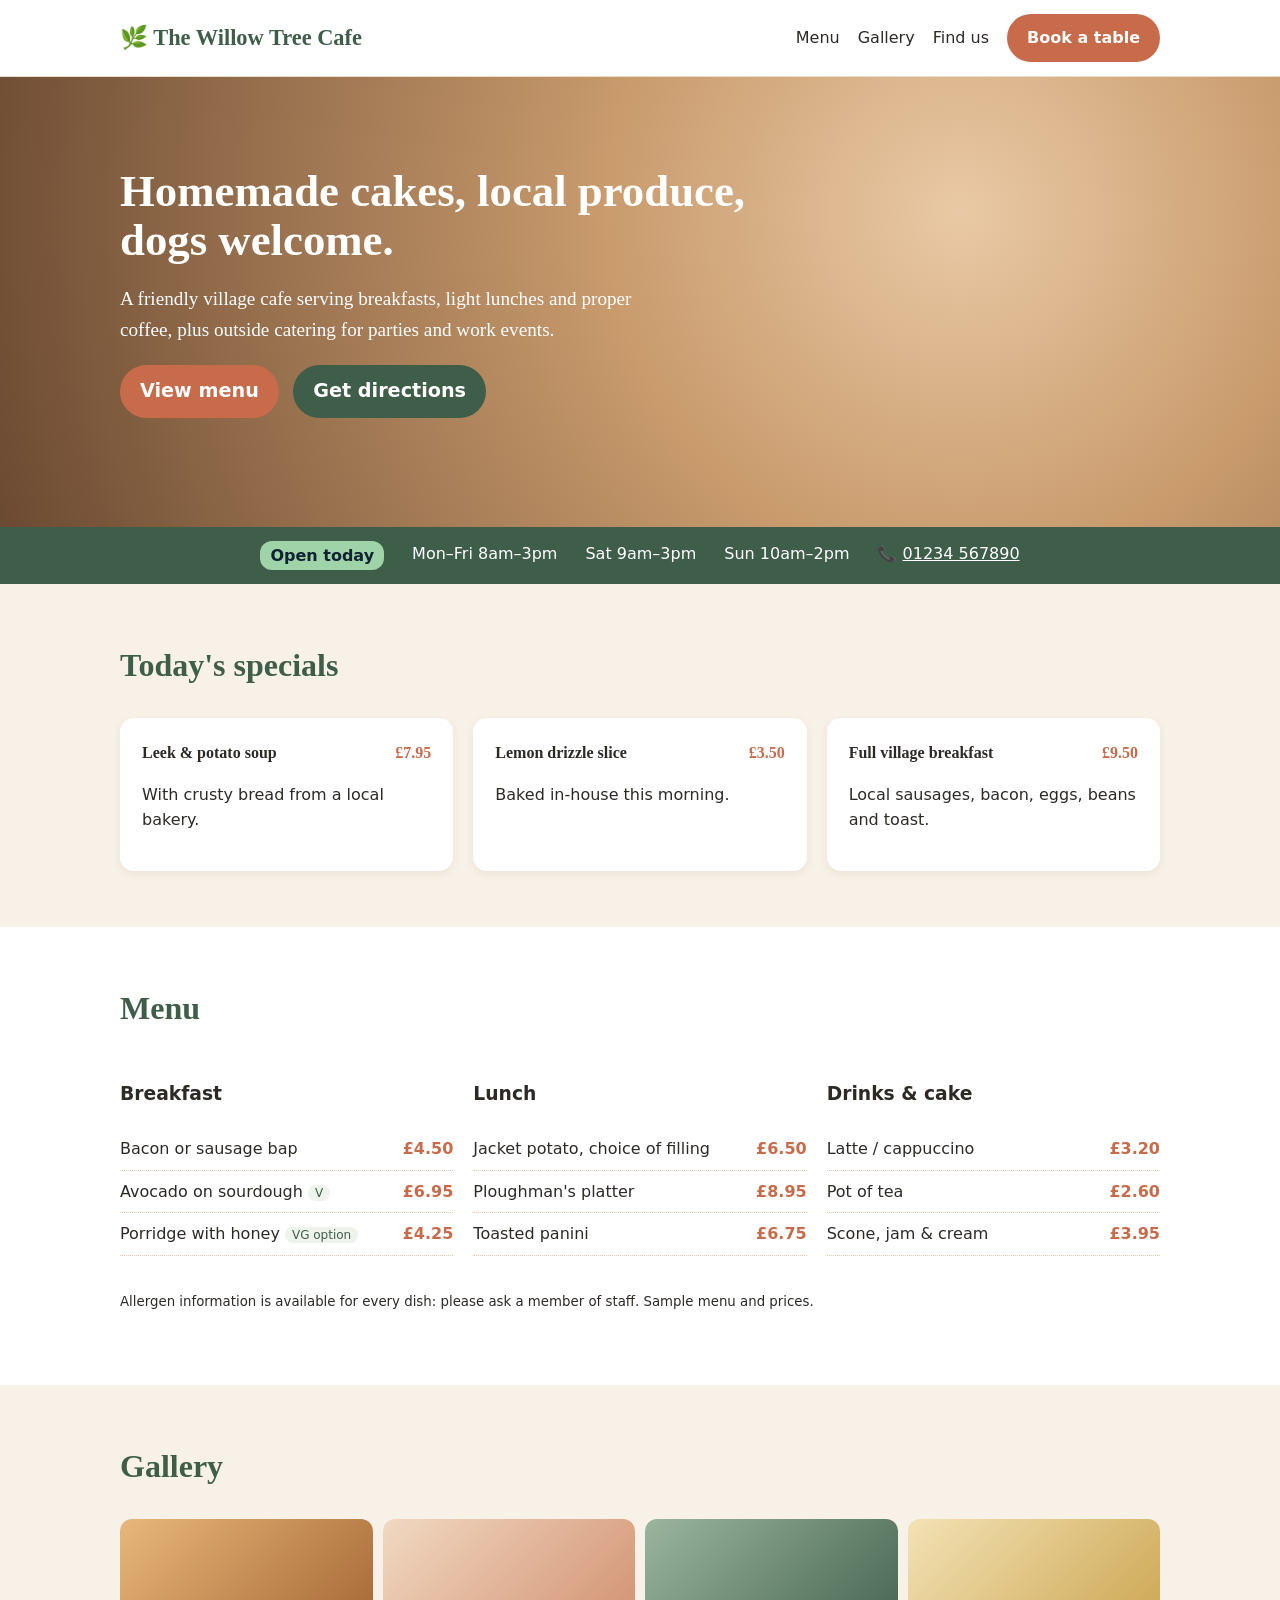
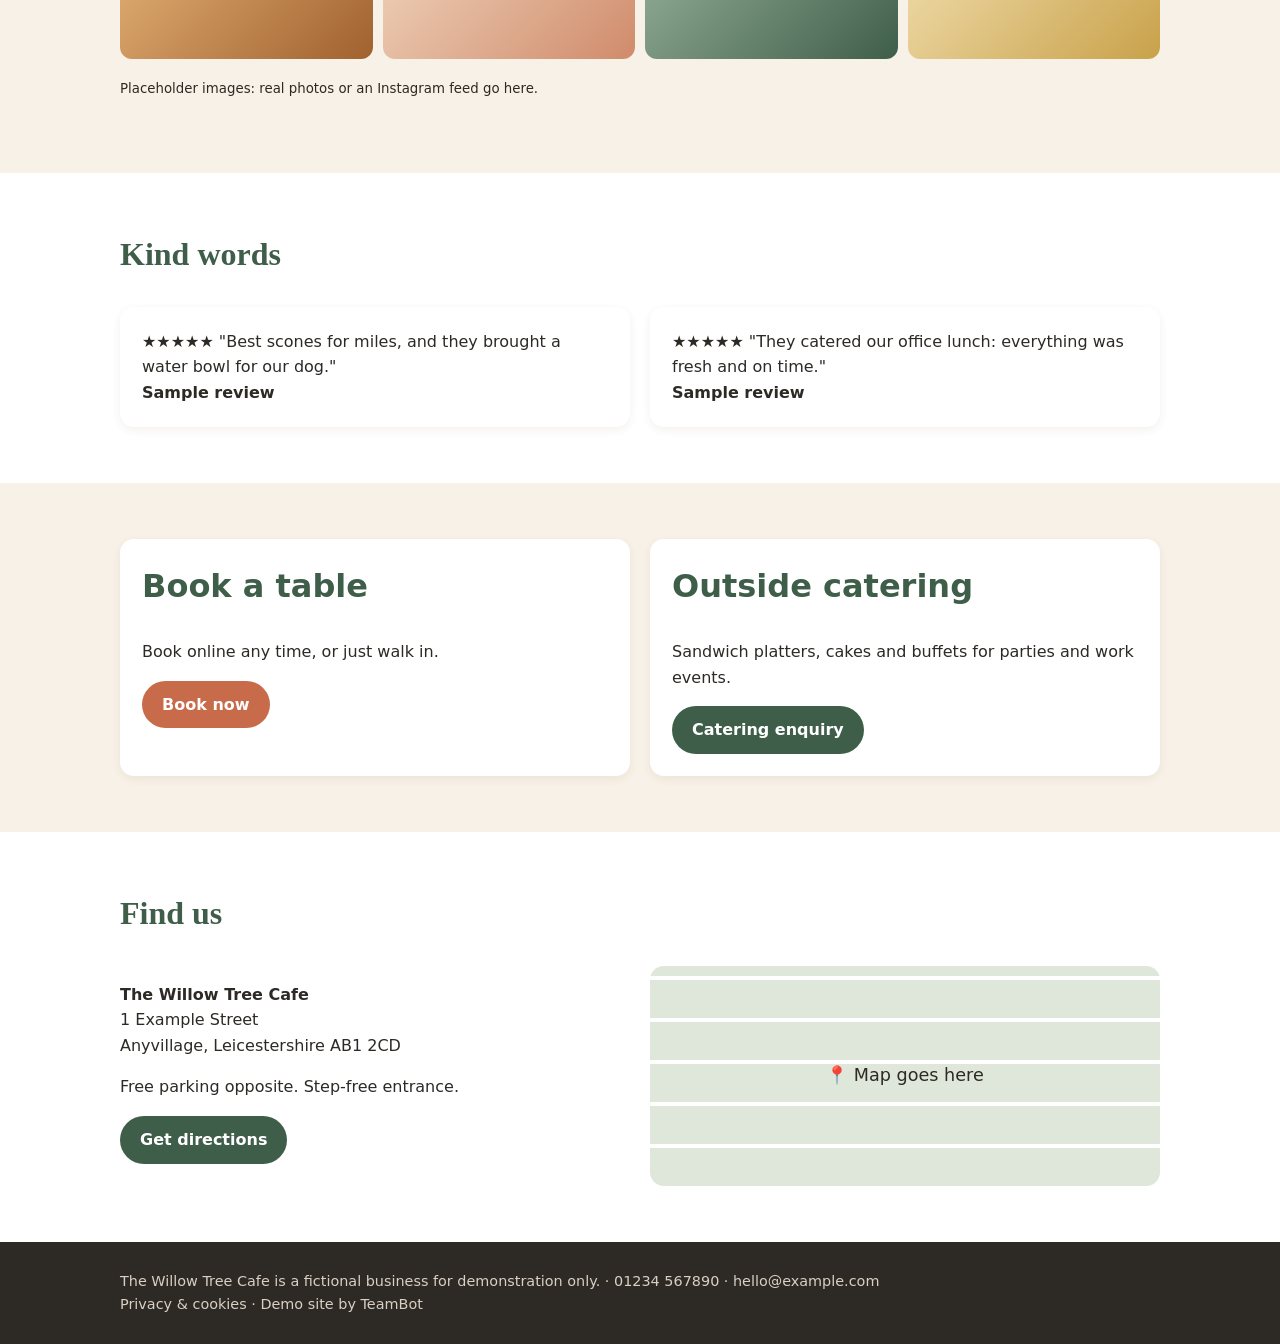
==== cafe/index.html @ 9a7b1731 "Add demo sites" ====
<!DOCTYPE html><html lang="en-GB"><head><meta charset="utf-8"><meta name="viewport" content="width=device-width,initial-scale=1">
<title>The Willow Tree Cafe (demo) | Village cafe</title>
<style>
:root{--g:#3f5e4a;--c:#f8f1e7;--t:#c86b4a}*{box-sizing:border-box}body{margin:0;font-family:Georgia,'Times New Roman',serif;color:#2d2a26;background:var(--c);line-height:1.6}
.s{font-family:system-ui,Segoe UI,Arial,sans-serif}.w{max-width:1080px;margin:auto;padding:0 20px}
header{background:#fff;border-bottom:1px solid #e8dccb}header .w{display:flex;justify-content:space-between;align-items:center;padding:14px 20px}
.logo{font-size:1.4rem;color:var(--g);font-weight:700}nav a{margin-left:18px;color:#2d2a26;text-decoration:none}
.btn{display:inline-block;background:var(--t);color:#fff;padding:11px 20px;border-radius:30px;text-decoration:none;font-family:system-ui,Arial,sans-serif;font-weight:600}.btn2{background:var(--g)}
.hero{background:radial-gradient(circle at 75% 30%,#e9c9a5 0,#c99b6d 35%,#6b4a32 100%);color:#fff;padding:90px 0}.hero h1{font-size:2.8rem;margin:0;line-height:1.1}.hero p{font-size:1.2rem;max-width:560px}
.hours{background:var(--g);color:#fff}.hours .w{display:flex;flex-wrap:wrap;gap:8px 28px;padding:14px 20px;justify-content:center}
.open{background:#9fd3a8;color:#123;padding:2px 10px;border-radius:12px;font-weight:700}
section{padding:56px 0}h2{color:var(--g);font-size:2rem;margin-top:0}.grid{display:grid;grid-template-columns:repeat(auto-fit,minmax(230px,1fr));gap:20px}
.card{background:#fff;border-radius:14px;padding:22px;box-shadow:0 3px 10px rgba(80,50,20,.07)}.price{float:right;color:var(--t);font-weight:700}
.menu li{list-style:none;border-bottom:1px dotted #d8c8b4;padding:8px 0}.menu ul{padding:0}.tag{font-size:.75rem;background:#eef3ec;color:var(--g);padding:1px 7px;border-radius:8px}
.gal{display:grid;grid-template-columns:repeat(auto-fit,minmax(150px,1fr));gap:10px}.gal div{height:140px;border-radius:12px}
.p1{background:linear-gradient(135deg,#e8b77a,#a0612f)}.p2{background:linear-gradient(135deg,#f1d9c2,#d08b6b)}.p3{background:linear-gradient(135deg,#9bb59f,#3f5e4a)}.p4{background:linear-gradient(135deg,#f3e2b5,#c9a14a)}
.map{height:220px;border-radius:14px;background:repeating-linear-gradient(0deg,#dfe7da,#dfe7da 38px,#fff 38px,#fff 42px),#dfe7da;display:flex;align-items:center;justify-content:center;font-size:1.1rem}
footer{background:#2d2a26;color:#d9cfc2;padding:28px 0;font-size:.9rem}
@media(max-width:720px){nav{display:none}.hero h1{font-size:2rem}}
</style></head><body>
<header><div class="w"><div class="logo">🌿 The Willow Tree Cafe</div><nav class="s"><a href="#menu">Menu</a><a href="#gallery">Gallery</a><a href="#find">Find us</a><a class="btn" href="#book">Book a table</a></nav></div></header>
<div class="hero"><div class="w"><h1>Homemade cakes, local produce,<br>dogs welcome.</h1><p>A friendly village cafe serving breakfasts, light lunches and proper coffee, plus outside catering for parties and work events.</p><p><a class="btn" href="#menu">View menu</a> &nbsp; <a class="btn btn2" href="#find">Get directions</a></p></div></div>
<div class="hours s"><div class="w"><span class="open">Open today</span><span>Mon–Fri 8am–3pm</span><span>Sat 9am–3pm</span><span>Sun 10am–2pm</span><span>📞 <a style="color:#fff" href="tel:01234567890">01234 567890</a></span></div></div>
<section><div class="w"><h2>Today's specials</h2><div class="grid">
<div class="card"><span class="price">£7.95</span><b>Leek &amp; potato soup</b><p class="s">With crusty bread from a local bakery.</p></div>
<div class="card"><span class="price">£3.50</span><b>Lemon drizzle slice</b><p class="s">Baked in-house this morning.</p></div>
<div class="card"><span class="price">£9.50</span><b>Full village breakfast</b><p class="s">Local sausages, bacon, eggs, beans and toast.</p></div></div></div></section>
<section id="menu" style="background:#fff"><div class="w"><h2>Menu</h2><div class="grid menu s">
<div><h3>Breakfast</h3><ul><li>Bacon or sausage bap <span class="price">£4.50</span></li><li>Avocado on sourdough <span class="tag">V</span> <span class="price">£6.95</span></li><li>Porridge with honey <span class="tag">VG option</span> <span class="price">£4.25</span></li></ul></div>
<div><h3>Lunch</h3><ul><li>Jacket potato, choice of filling <span class="price">£6.50</span></li><li>Ploughman's platter <span class="price">£8.95</span></li><li>Toasted panini <span class="price">£6.75</span></li></ul></div>
<div><h3>Drinks &amp; cake</h3><ul><li>Latte / cappuccino <span class="price">£3.20</span></li><li>Pot of tea <span class="price">£2.60</span></li><li>Scone, jam &amp; cream <span class="price">£3.95</span></li></ul></div></div>
<p class="s"><small>Allergen information is available for every dish: please ask a member of staff. Sample menu and prices.</small></p></div></section>
<section id="gallery"><div class="w"><h2>Gallery</h2><div class="gal"><div class="p1"></div><div class="p2"></div><div class="p3"></div><div class="p4"></div></div><p class="s"><small>Placeholder images: real photos or an Instagram feed go here.</small></p></div></section>
<section style="background:#fff"><div class="w"><h2>Kind words</h2><div class="grid s">
<div class="card">★★★★★ "Best scones for miles, and they brought a water bowl for our dog." <br><b>Sample review</b></div>
<div class="card">★★★★★ "They catered our office lunch: everything was fresh and on time." <br><b>Sample review</b></div></div></div></section>
<section id="book"><div class="w"><div class="grid">
<div class="card s"><h2>Book a table</h2><p>Book online any time, or just walk in.</p><a class="btn" href="#book" onclick="alert('Demo only: a booking widget would go here.')">Book now</a></div>
<div class="card s"><h2>Outside catering</h2><p>Sandwich platters, cakes and buffets for parties and work events.</p><a class="btn btn2" href="mailto:hello@example.com">Catering enquiry</a></div></div></div></section>
<section id="find" style="background:#fff"><div class="w"><h2>Find us</h2><div class="grid"><div class="s"><p><b>The Willow Tree Cafe</b><br>1 Example Street<br>Anyvillage, Leicestershire AB1 2CD</p><p>Free parking opposite. Step-free entrance.</p><a class="btn btn2" href="#find">Get directions</a></div><div class="map s">📍 Map goes here</div></div></div></section>
<footer class="s"><div class="w">The Willow Tree Cafe is a fictional business for demonstration only. · 01234 567890 · hello@example.com<br>Privacy &amp; cookies · Demo site by TeamBot</div></footer>
</body></html>
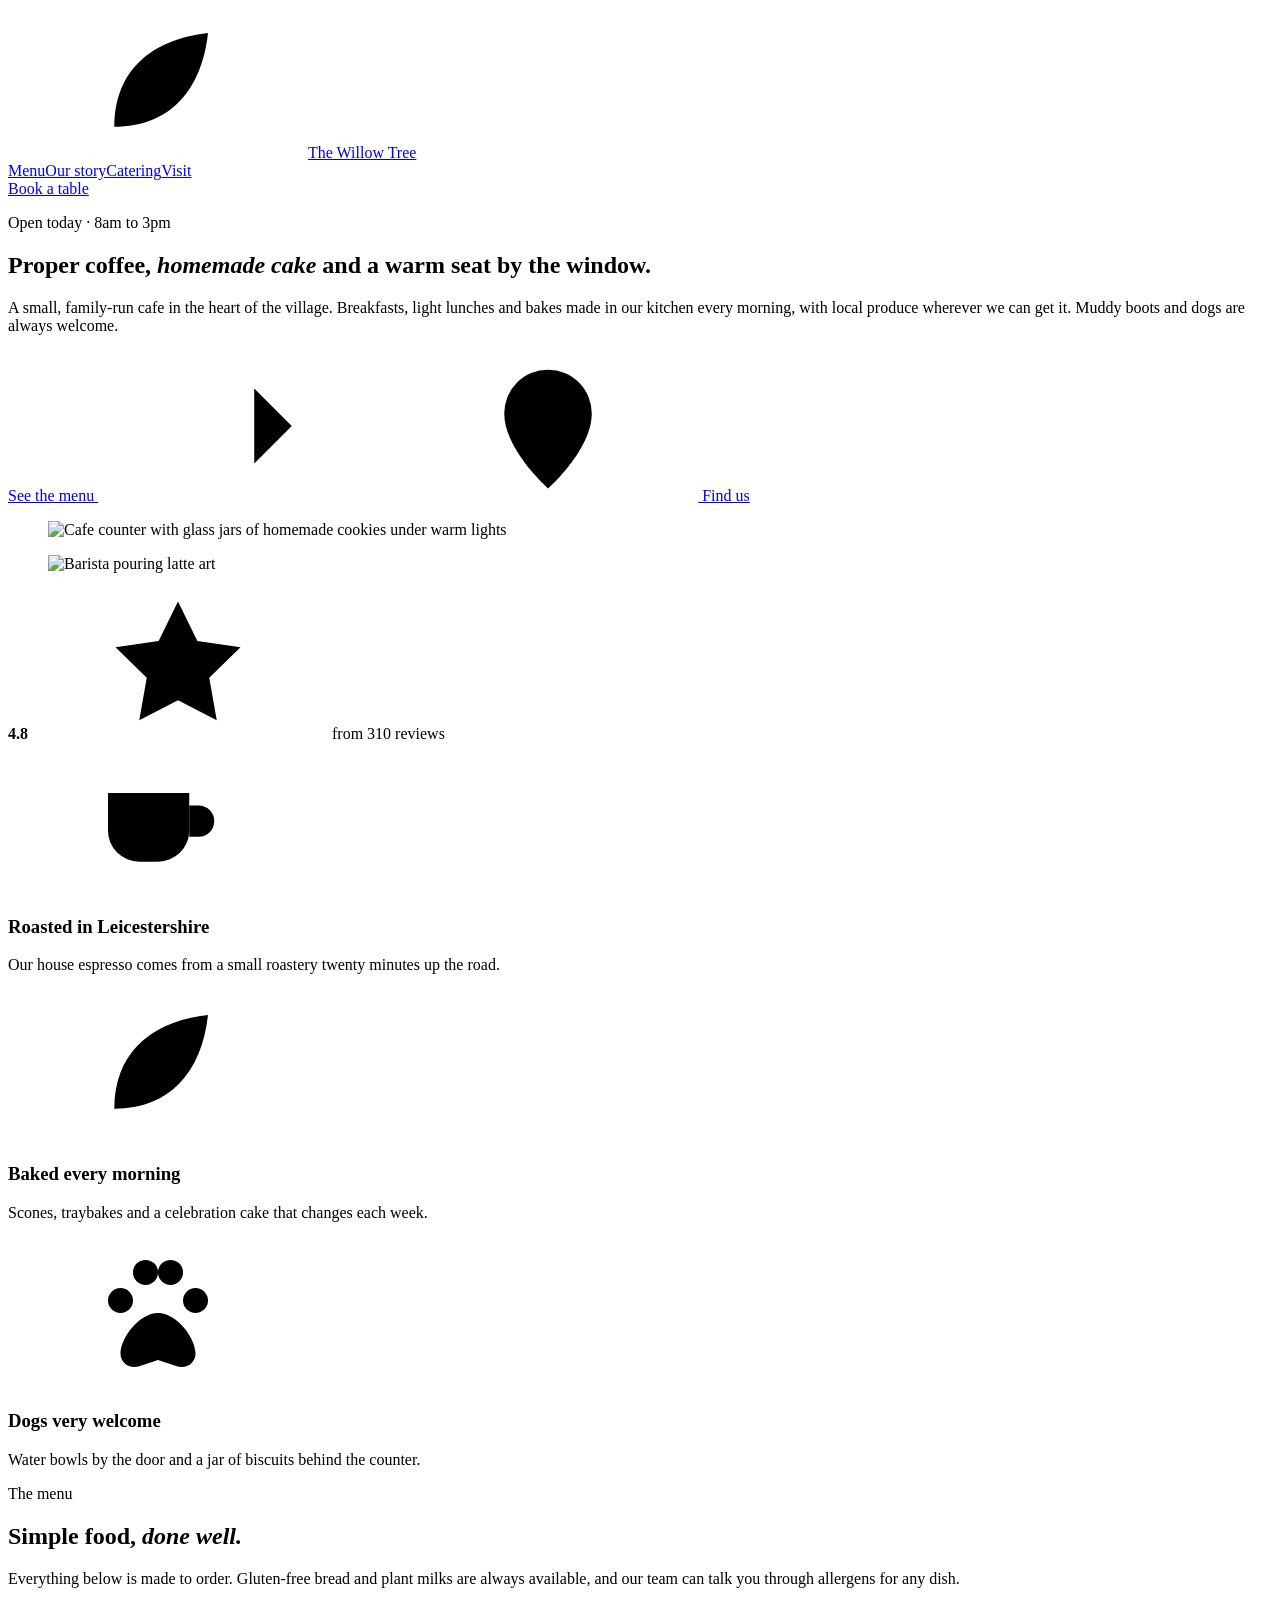
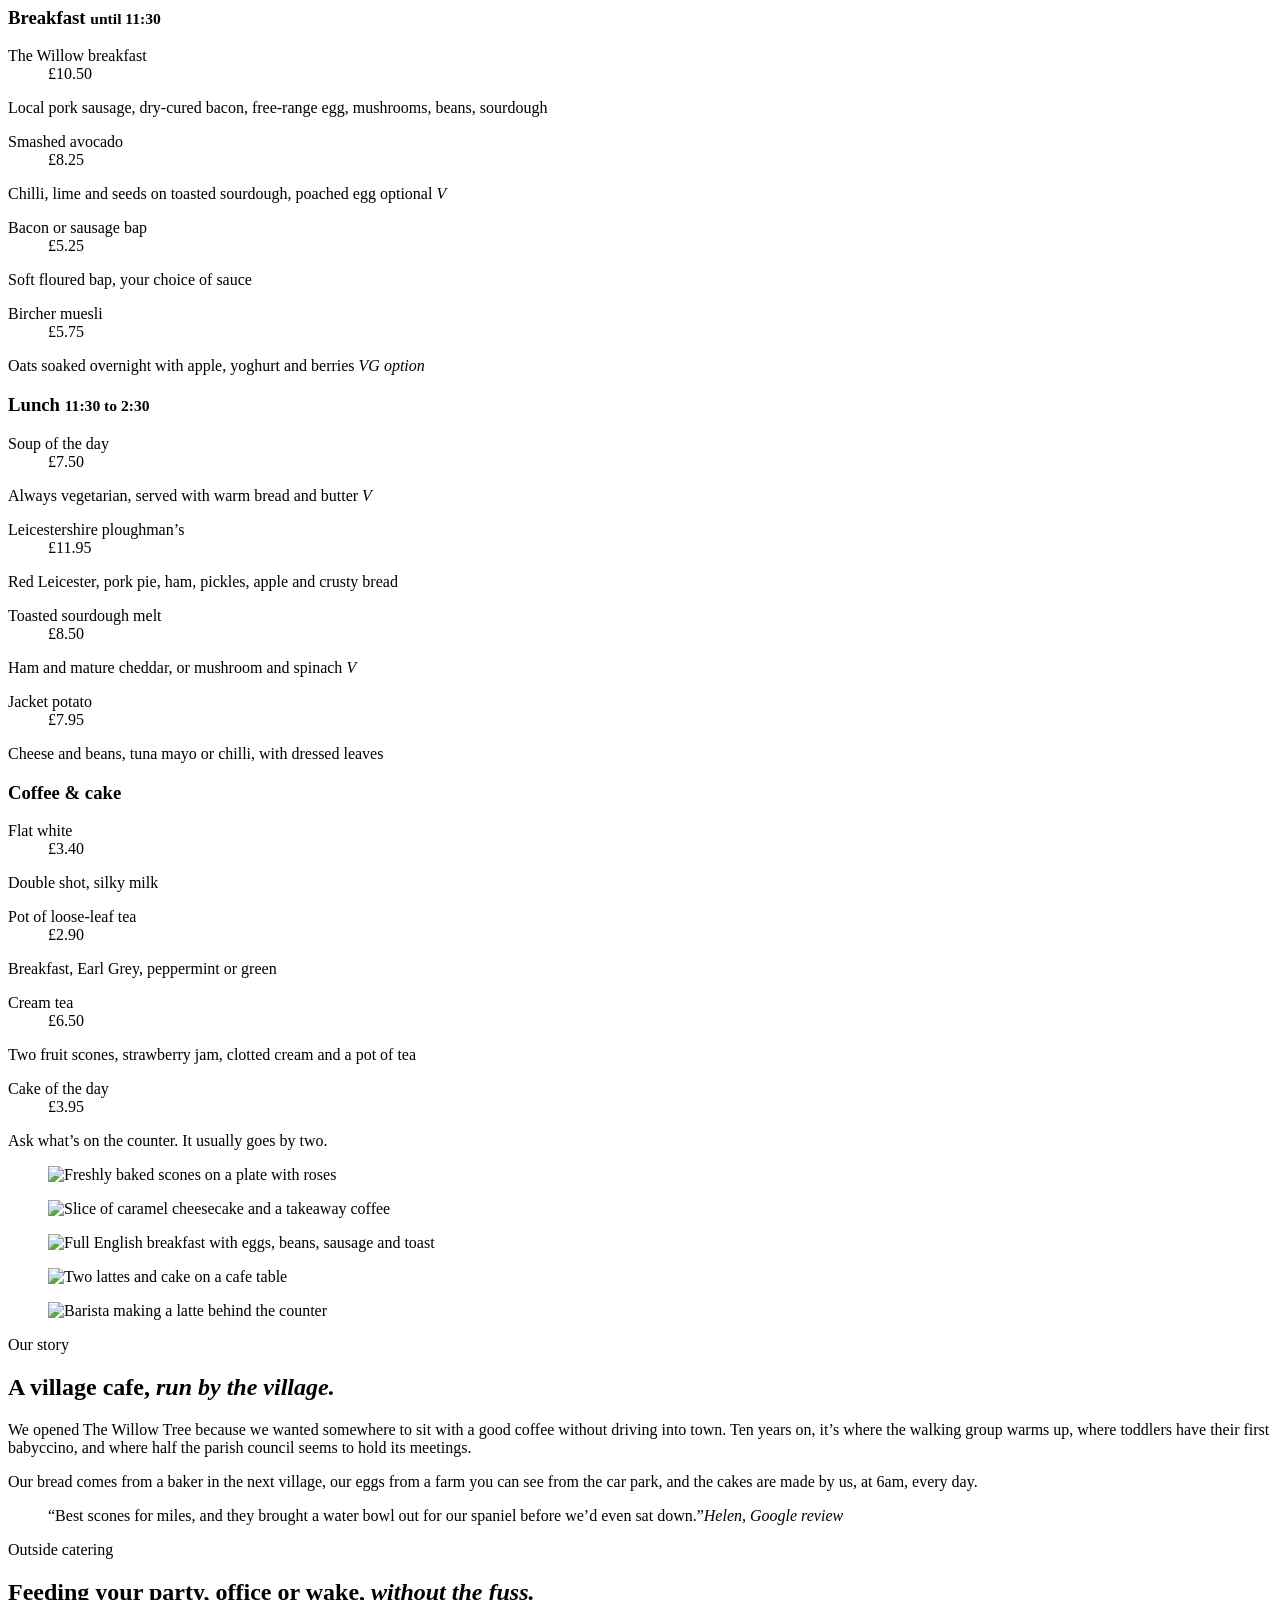
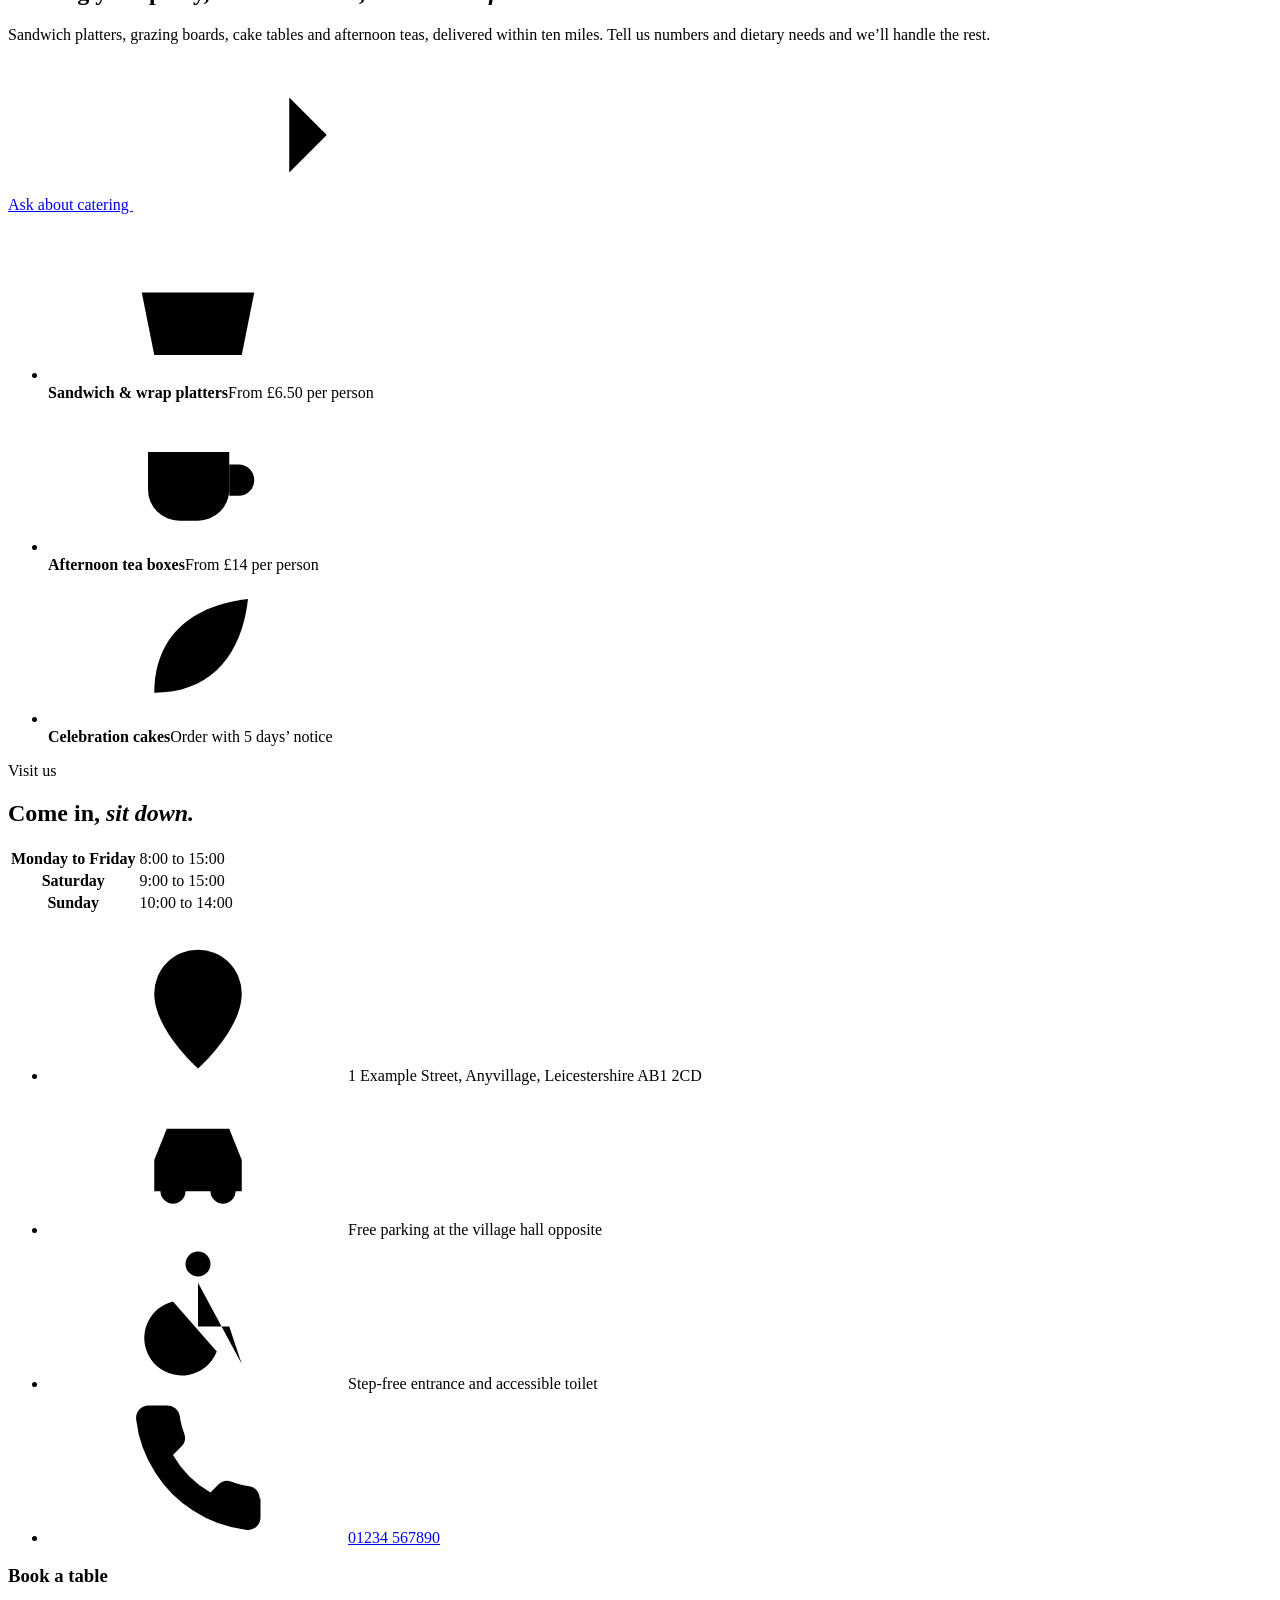
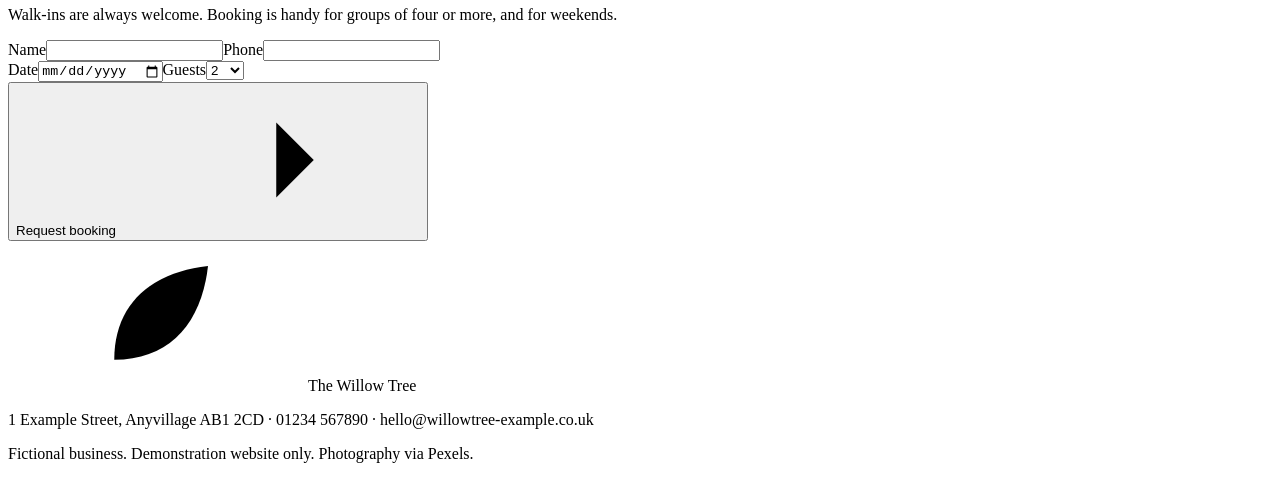
==== commit d9c1c65c: "Premium demo rebuild" ====
--- a/cafe/index.html
+++ b/cafe/index.html
@@ -1,42 +1,172 @@
-<!DOCTYPE html><html lang="en-GB"><head><meta charset="utf-8"><meta name="viewport" content="width=device-width,initial-scale=1">
-<title>The Willow Tree Cafe (demo) | Village cafe</title>
-<style>
-:root{--g:#3f5e4a;--c:#f8f1e7;--t:#c86b4a}*{box-sizing:border-box}body{margin:0;font-family:Georgia,'Times New Roman',serif;color:#2d2a26;background:var(--c);line-height:1.6}
-.s{font-family:system-ui,Segoe UI,Arial,sans-serif}.w{max-width:1080px;margin:auto;padding:0 20px}
-header{background:#fff;border-bottom:1px solid #e8dccb}header .w{display:flex;justify-content:space-between;align-items:center;padding:14px 20px}
-.logo{font-size:1.4rem;color:var(--g);font-weight:700}nav a{margin-left:18px;color:#2d2a26;text-decoration:none}
-.btn{display:inline-block;background:var(--t);color:#fff;padding:11px 20px;border-radius:30px;text-decoration:none;font-family:system-ui,Arial,sans-serif;font-weight:600}.btn2{background:var(--g)}
-.hero{background:radial-gradient(circle at 75% 30%,#e9c9a5 0,#c99b6d 35%,#6b4a32 100%);color:#fff;padding:90px 0}.hero h1{font-size:2.8rem;margin:0;line-height:1.1}.hero p{font-size:1.2rem;max-width:560px}
-.hours{background:var(--g);color:#fff}.hours .w{display:flex;flex-wrap:wrap;gap:8px 28px;padding:14px 20px;justify-content:center}
-.open{background:#9fd3a8;color:#123;padding:2px 10px;border-radius:12px;font-weight:700}
-section{padding:56px 0}h2{color:var(--g);font-size:2rem;margin-top:0}.grid{display:grid;grid-template-columns:repeat(auto-fit,minmax(230px,1fr));gap:20px}
-.card{background:#fff;border-radius:14px;padding:22px;box-shadow:0 3px 10px rgba(80,50,20,.07)}.price{float:right;color:var(--t);font-weight:700}
-.menu li{list-style:none;border-bottom:1px dotted #d8c8b4;padding:8px 0}.menu ul{padding:0}.tag{font-size:.75rem;background:#eef3ec;color:var(--g);padding:1px 7px;border-radius:8px}
-.gal{display:grid;grid-template-columns:repeat(auto-fit,minmax(150px,1fr));gap:10px}.gal div{height:140px;border-radius:12px}
-.p1{background:linear-gradient(135deg,#e8b77a,#a0612f)}.p2{background:linear-gradient(135deg,#f1d9c2,#d08b6b)}.p3{background:linear-gradient(135deg,#9bb59f,#3f5e4a)}.p4{background:linear-gradient(135deg,#f3e2b5,#c9a14a)}
-.map{height:220px;border-radius:14px;background:repeating-linear-gradient(0deg,#dfe7da,#dfe7da 38px,#fff 38px,#fff 42px),#dfe7da;display:flex;align-items:center;justify-content:center;font-size:1.1rem}
-footer{background:#2d2a26;color:#d9cfc2;padding:28px 0;font-size:.9rem}
-@media(max-width:720px){nav{display:none}.hero h1{font-size:2rem}}
-</style></head><body>
-<header><div class="w"><div class="logo">🌿 The Willow Tree Cafe</div><nav class="s"><a href="#menu">Menu</a><a href="#gallery">Gallery</a><a href="#find">Find us</a><a class="btn" href="#book">Book a table</a></nav></div></header>
-<div class="hero"><div class="w"><h1>Homemade cakes, local produce,<br>dogs welcome.</h1><p>A friendly village cafe serving breakfasts, light lunches and proper coffee, plus outside catering for parties and work events.</p><p><a class="btn" href="#menu">View menu</a> &nbsp; <a class="btn btn2" href="#find">Get directions</a></p></div></div>
-<div class="hours s"><div class="w"><span class="open">Open today</span><span>Mon–Fri 8am–3pm</span><span>Sat 9am–3pm</span><span>Sun 10am–2pm</span><span>📞 <a style="color:#fff" href="tel:01234567890">01234 567890</a></span></div></div>
-<section><div class="w"><h2>Today's specials</h2><div class="grid">
-<div class="card"><span class="price">£7.95</span><b>Leek &amp; potato soup</b><p class="s">With crusty bread from a local bakery.</p></div>
-<div class="card"><span class="price">£3.50</span><b>Lemon drizzle slice</b><p class="s">Baked in-house this morning.</p></div>
-<div class="card"><span class="price">£9.50</span><b>Full village breakfast</b><p class="s">Local sausages, bacon, eggs, beans and toast.</p></div></div></div></section>
-<section id="menu" style="background:#fff"><div class="w"><h2>Menu</h2><div class="grid menu s">
-<div><h3>Breakfast</h3><ul><li>Bacon or sausage bap <span class="price">£4.50</span></li><li>Avocado on sourdough <span class="tag">V</span> <span class="price">£6.95</span></li><li>Porridge with honey <span class="tag">VG option</span> <span class="price">£4.25</span></li></ul></div>
-<div><h3>Lunch</h3><ul><li>Jacket potato, choice of filling <span class="price">£6.50</span></li><li>Ploughman's platter <span class="price">£8.95</span></li><li>Toasted panini <span class="price">£6.75</span></li></ul></div>
-<div><h3>Drinks &amp; cake</h3><ul><li>Latte / cappuccino <span class="price">£3.20</span></li><li>Pot of tea <span class="price">£2.60</span></li><li>Scone, jam &amp; cream <span class="price">£3.95</span></li></ul></div></div>
-<p class="s"><small>Allergen information is available for every dish: please ask a member of staff. Sample menu and prices.</small></p></div></section>
-<section id="gallery"><div class="w"><h2>Gallery</h2><div class="gal"><div class="p1"></div><div class="p2"></div><div class="p3"></div><div class="p4"></div></div><p class="s"><small>Placeholder images: real photos or an Instagram feed go here.</small></p></div></section>
-<section style="background:#fff"><div class="w"><h2>Kind words</h2><div class="grid s">
-<div class="card">★★★★★ "Best scones for miles, and they brought a water bowl for our dog." <br><b>Sample review</b></div>
-<div class="card">★★★★★ "They catered our office lunch: everything was fresh and on time." <br><b>Sample review</b></div></div></div></section>
-<section id="book"><div class="w"><div class="grid">
-<div class="card s"><h2>Book a table</h2><p>Book online any time, or just walk in.</p><a class="btn" href="#book" onclick="alert('Demo only: a booking widget would go here.')">Book now</a></div>
-<div class="card s"><h2>Outside catering</h2><p>Sandwich platters, cakes and buffets for parties and work events.</p><a class="btn btn2" href="mailto:hello@example.com">Catering enquiry</a></div></div></div></section>
-<section id="find" style="background:#fff"><div class="w"><h2>Find us</h2><div class="grid"><div class="s"><p><b>The Willow Tree Cafe</b><br>1 Example Street<br>Anyvillage, Leicestershire AB1 2CD</p><p>Free parking opposite. Step-free entrance.</p><a class="btn btn2" href="#find">Get directions</a></div><div class="map s">📍 Map goes here</div></div></div></section>
-<footer class="s"><div class="w">The Willow Tree Cafe is a fictional business for demonstration only. · 01234 567890 · hello@example.com<br>Privacy &amp; cookies · Demo site by TeamBot</div></footer>
-</body></html>
+<!DOCTYPE html>
+<html lang="en-GB">
+<head>
+<meta charset="utf-8">
+<meta name="viewport" content="width=device-width,initial-scale=1">
+<title>The Willow Tree Cafe | Village cafe, breakfasts, cakes &amp; catering</title>
+<meta name="description" content="A family-run village cafe in Leicestershire. Breakfasts, light lunches, homemade cakes and speciality coffee. Dogs welcome. Outside catering available.">
+<link rel="preload" href="assets/fonts/Fraunces-300-700-normal.woff2" as="font" type="font/woff2" crossorigin>
+<link rel="stylesheet" href="assets/fonts.css">
+<link rel="stylesheet" href="assets/style.css">
+</head>
+<body>
+<svg width="0" height="0" style="position:absolute" aria-hidden="true">
+ <symbol id="i-leaf" viewBox="0 0 24 24"><path d="M5 19c0-9 6-14 15-15-1 9-6 15-15 15z"/><path d="M5 19 13 11"/></symbol>
+ <symbol id="i-clock" viewBox="0 0 24 24"><circle cx="12" cy="12" r="9"/><path d="M12 7v5l3 2"/></symbol>
+ <symbol id="i-pin" viewBox="0 0 24 24"><path d="M12 22s7-6.2 7-12a7 7 0 0 0-14 0c0 5.8 7 12 7 12z"/><circle cx="12" cy="10" r="2.5"/></symbol>
+ <symbol id="i-phone" viewBox="0 0 24 24"><path d="M22 16.9v3a2 2 0 0 1-2.2 2 19.8 19.8 0 0 1-8.6-3.1 19.5 19.5 0 0 1-6-6A19.8 19.8 0 0 1 2.1 4.2 2 2 0 0 1 4.1 2h3a2 2 0 0 1 2 1.7c.1 1 .4 1.9.7 2.8a2 2 0 0 1-.5 2.1L8 9.9a16 16 0 0 0 6 6l1.3-1.3a2 2 0 0 1 2.1-.4c.9.3 1.8.6 2.8.7a2 2 0 0 1 1.7 2z"/></symbol>
+ <symbol id="i-arrow" viewBox="0 0 24 24"><path d="M5 12h14M13 6l6 6-6 6"/></symbol>
+ <symbol id="i-paw" viewBox="0 0 24 24"><circle cx="6" cy="10" r="2"/><circle cx="10" cy="5.5" r="2"/><circle cx="14" cy="5.5" r="2"/><circle cx="18" cy="10" r="2"/><path d="M12 12c-3 0-6 4-6 6.5 0 1.5 1.5 2.5 3 2l3-1 3 1c1.5.5 3-.5 3-2C18 16 15 12 12 12z"/></symbol>
+ <symbol id="i-cup" viewBox="0 0 24 24"><path d="M4 8h13v6a5 5 0 0 1-5 5H9a5 5 0 0 1-5-5z"/><path d="M17 10h1.5a2.5 2.5 0 0 1 0 5H17M8 2v3M12 2v3"/></symbol>
+ <symbol id="i-basket" viewBox="0 0 24 24"><path d="M3 10h18l-2 10H5z"/><path d="m8 10 3-6M16 10l-3-6M9 14v3M15 14v3"/></symbol>
+ <symbol id="i-car" viewBox="0 0 24 24"><path d="M5 17h14v-5l-2-5H7l-2 5z"/><circle cx="8" cy="17" r="2"/><circle cx="16" cy="17" r="2"/></symbol>
+ <symbol id="i-access" viewBox="0 0 24 24"><circle cx="12" cy="4" r="2"/><path d="M12 7v7h5l2 6M8 10a6 6 0 1 0 7 8"/></symbol>
+ <symbol id="i-star" viewBox="0 0 24 24"><path d="m12 2 3.1 6.3 6.9 1-5 4.9 1.2 6.8L12 17.8 5.8 21l1.2-6.8-5-4.9 6.9-1z"/></symbol>
+</svg>
+
+<header class="nav" id="top">
+ <div class="wrap nav-in">
+  <a href="#top" class="brand"><svg class="ic"><use href="#i-leaf"/></svg>The Willow Tree</a>
+  <nav class="links" aria-label="Main"><a href="#menu">Menu</a><a href="#story">Our story</a><a href="#catering">Catering</a><a href="#visit">Visit</a></nav>
+  <a href="#visit" class="pill">Book a table</a>
+ </div>
+</header>
+
+<main>
+<section class="hero">
+ <div class="wrap hero-grid">
+  <div class="hero-copy">
+   <p class="status rv"><span class="dot"></span>Open today · 8am to 3pm</p>
+   <h1 class="rv">Proper coffee, <em>homemade cake</em> and a warm seat by the window.</h1>
+   <p class="lede rv">A small, family-run cafe in the heart of the village. Breakfasts, light lunches and bakes made in our kitchen every morning, with local produce wherever we can get it. Muddy boots and dogs are always welcome.</p>
+   <div class="cta rv"><a href="#menu" class="btn">See the menu <svg class="ic"><use href="#i-arrow"/></svg></a><a href="#visit" class="btn btn-ghost"><svg class="ic"><use href="#i-pin"/></svg> Find us</a></div>
+  </div>
+  <div class="hero-media">
+   <figure class="h-main rv"><img src="assets/hero.jpg" alt="Cafe counter with glass jars of homemade cookies under warm lights" width="957" height="1700" fetchpriority="high"></figure>
+   <figure class="h-small rv"><img src="assets/latte.jpg" alt="Barista pouring latte art" width="1000" height="1418" loading="lazy"></figure>
+   <div class="badge rv"><b>4.8</b><span><svg class="ic star"><use href="#i-star"/></svg> from 310 reviews</span></div>
+  </div>
+ </div>
+</section>
+
+<section class="values">
+ <div class="wrap val-grid">
+  <div class="rv"><svg class="ic lg"><use href="#i-cup"/></svg><h3>Roasted in Leicestershire</h3><p>Our house espresso comes from a small roastery twenty minutes up the road.</p></div>
+  <div class="rv"><svg class="ic lg"><use href="#i-leaf"/></svg><h3>Baked every morning</h3><p>Scones, traybakes and a celebration cake that changes each week.</p></div>
+  <div class="rv"><svg class="ic lg"><use href="#i-paw"/></svg><h3>Dogs very welcome</h3><p>Water bowls by the door and a jar of biscuits behind the counter.</p></div>
+ </div>
+</section>
+
+<section class="sec" id="menu">
+ <div class="wrap">
+  <div class="menu-head">
+   <div><p class="eyebrow rv">The menu</p><h2 class="rv">Simple food, <em>done well.</em></h2></div>
+   <p class="rv muted">Everything below is made to order. Gluten-free bread and plant milks are always available, and our team can talk you through allergens for any dish.</p>
+  </div>
+  <div class="menu-grid">
+   <div class="menu-col rv">
+    <h3>Breakfast <small>until 11:30</small></h3>
+    <dl>
+     <div><dt>The Willow breakfast</dt><dd>£10.50</dd><p>Local pork sausage, dry-cured bacon, free-range egg, mushrooms, beans, sourdough</p></div>
+     <div><dt>Smashed avocado</dt><dd>£8.25</dd><p>Chilli, lime and seeds on toasted sourdough, poached egg optional <i>V</i></p></div>
+     <div><dt>Bacon or sausage bap</dt><dd>£5.25</dd><p>Soft floured bap, your choice of sauce</p></div>
+     <div><dt>Bircher muesli</dt><dd>£5.75</dd><p>Oats soaked overnight with apple, yoghurt and berries <i>VG option</i></p></div>
+    </dl>
+   </div>
+   <div class="menu-col rv">
+    <h3>Lunch <small>11:30 to 2:30</small></h3>
+    <dl>
+     <div><dt>Soup of the day</dt><dd>£7.50</dd><p>Always vegetarian, served with warm bread and butter <i>V</i></p></div>
+     <div><dt>Leicestershire ploughman&rsquo;s</dt><dd>£11.95</dd><p>Red Leicester, pork pie, ham, pickles, apple and crusty bread</p></div>
+     <div><dt>Toasted sourdough melt</dt><dd>£8.50</dd><p>Ham and mature cheddar, or mushroom and spinach <i>V</i></p></div>
+     <div><dt>Jacket potato</dt><dd>£7.95</dd><p>Cheese and beans, tuna mayo or chilli, with dressed leaves</p></div>
+    </dl>
+   </div>
+   <div class="menu-col rv">
+    <h3>Coffee &amp; cake</h3>
+    <dl>
+     <div><dt>Flat white</dt><dd>£3.40</dd><p>Double shot, silky milk</p></div>
+     <div><dt>Pot of loose-leaf tea</dt><dd>£2.90</dd><p>Breakfast, Earl Grey, peppermint or green</p></div>
+     <div><dt>Cream tea</dt><dd>£6.50</dd><p>Two fruit scones, strawberry jam, clotted cream and a pot of tea</p></div>
+     <div><dt>Cake of the day</dt><dd>£3.95</dd><p>Ask what&rsquo;s on the counter. It usually goes by two.</p></div>
+    </dl>
+   </div>
+  </div>
+ </div>
+</section>
+
+<section class="gallery" aria-label="Photos from the cafe">
+ <figure class="g1 rv"><img src="assets/scones.jpg" alt="Freshly baked scones on a plate with roses" loading="lazy" width="1000" height="1250"></figure>
+ <figure class="g2 rv"><img src="assets/cake.jpg" alt="Slice of caramel cheesecake and a takeaway coffee" loading="lazy" width="1000" height="1334"></figure>
+ <figure class="g3 rv"><img src="assets/tea.jpg" alt="Full English breakfast with eggs, beans, sausage and toast" loading="lazy" width="1000" height="1334"></figure>
+ <figure class="g4 rv"><img src="assets/table.jpg" alt="Two lattes and cake on a cafe table" loading="lazy" width="1000" height="1780"></figure>
+</section>
+
+<section class="sec story" id="story">
+ <div class="wrap story-grid">
+  <figure class="rv story-img"><img src="assets/barista.jpg" alt="Barista making a latte behind the counter" loading="lazy" width="1000" height="1500"></figure>
+  <div>
+   <p class="eyebrow rv">Our story</p>
+   <h2 class="rv">A village cafe, <em>run by the village.</em></h2>
+   <p class="rv">We opened The Willow Tree because we wanted somewhere to sit with a good coffee without driving into town. Ten years on, it&rsquo;s where the walking group warms up, where toddlers have their first babyccino, and where half the parish council seems to hold its meetings.</p>
+   <p class="rv">Our bread comes from a baker in the next village, our eggs from a farm you can see from the car park, and the cakes are made by us, at 6am, every day.</p>
+   <blockquote class="rv">&ldquo;Best scones for miles, and they brought a water bowl out for our spaniel before we&rsquo;d even sat down.&rdquo;<cite>Helen, Google review</cite></blockquote>
+  </div>
+ </div>
+</section>
+
+<section class="catering" id="catering">
+ <div class="wrap cat-grid">
+  <div class="rv">
+   <p class="eyebrow light">Outside catering</p>
+   <h2>Feeding your party, office or wake, <em>without the fuss.</em></h2>
+   <p>Sandwich platters, grazing boards, cake tables and afternoon teas, delivered within ten miles. Tell us numbers and dietary needs and we&rsquo;ll handle the rest.</p>
+   <a class="btn btn-cream" href="mailto:hello@willowtree-example.co.uk">Ask about catering <svg class="ic"><use href="#i-arrow"/></svg></a>
+  </div>
+  <ul class="cat-list rv">
+   <li><svg class="ic"><use href="#i-basket"/></svg><div><b>Sandwich &amp; wrap platters</b><span>From £6.50 per person</span></div></li>
+   <li><svg class="ic"><use href="#i-cup"/></svg><div><b>Afternoon tea boxes</b><span>From £14 per person</span></div></li>
+   <li><svg class="ic"><use href="#i-leaf"/></svg><div><b>Celebration cakes</b><span>Order with 5 days&rsquo; notice</span></div></li>
+  </ul>
+ </div>
+</section>
+
+<section class="sec visit" id="visit">
+ <div class="wrap visit-grid">
+  <div>
+   <p class="eyebrow rv">Visit us</p>
+   <h2 class="rv">Come in, <em>sit down.</em></h2>
+   <table class="hours rv">
+    <tr><th>Monday to Friday</th><td>8:00 to 15:00</td></tr>
+    <tr><th>Saturday</th><td>9:00 to 15:00</td></tr>
+    <tr><th>Sunday</th><td>10:00 to 14:00</td></tr>
+   </table>
+   <ul class="facts rv">
+    <li><svg class="ic"><use href="#i-pin"/></svg>1 Example Street, Anyvillage, Leicestershire AB1 2CD</li>
+    <li><svg class="ic"><use href="#i-car"/></svg>Free parking at the village hall opposite</li>
+    <li><svg class="ic"><use href="#i-access"/></svg>Step-free entrance and accessible toilet</li>
+    <li><svg class="ic"><use href="#i-phone"/></svg><a href="tel:01234567890">01234 567890</a></li>
+   </ul>
+  </div>
+  <form class="book rv" onsubmit="event.preventDefault();this.querySelector('.ok').hidden=false;">
+   <h3>Book a table</h3>
+   <p class="muted">Walk-ins are always welcome. Booking is handy for groups of four or more, and for weekends.</p>
+   <div class="row"><label>Name<input required autocomplete="name"></label><label>Phone<input required type="tel" autocomplete="tel"></label></div>
+   <div class="row"><label>Date<input type="date"></label><label>Guests<select><option>2</option><option>3</option><option>4</option><option>5</option><option>6+</option></select></label></div>
+   <button class="btn">Request booking <svg class="ic"><use href="#i-arrow"/></svg></button>
+   <p class="ok" hidden>Thanks, this is a demo so nothing was sent.</p>
+  </form>
+ </div>
+</section>
+</main>
+
+<footer class="foot">
+ <div class="wrap foot-in">
+  <div class="brand"><svg class="ic"><use href="#i-leaf"/></svg>The Willow Tree</div>
+  <p>1 Example Street, Anyvillage AB1 2CD · 01234 567890 · hello@willowtree-example.co.uk</p>
+  <p class="small">Fictional business. Demonstration website only. Photography via Pexels.</p>
+ </div>
+</footer>
+<script src="assets/site.js" defer></script>
+</body>
+</html>
